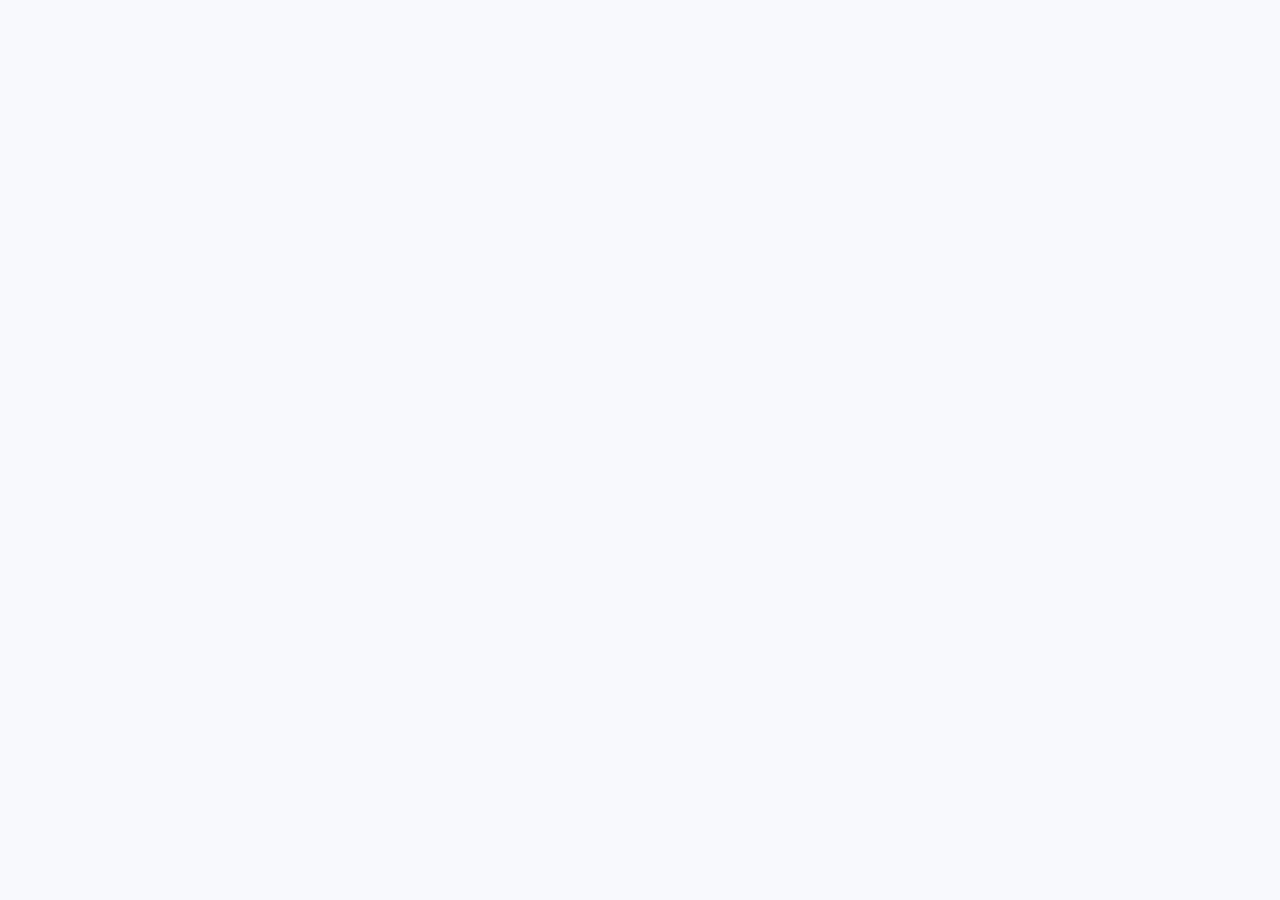
==== BlackBox AI/index.html @ b1b41774 "feat: :sparkles: hice la mayoría del taller 27 mayo hice la mayoría del taller 27 mayo" ====
<!DOCTYPE html>
<html lang="es">
<head>
<meta charset="UTF-8">
<meta name="viewport" content="width=device-width, initial-scale=1.0">
<meta name="description" content="Clínica Veterinaria LauVet - Cuidamos de tu familia peluda con amor y profesionalismo.">
<title>LauVet | Clínica Veterinaria</title>

<!-- Fuentes: Google Fonts (Poppins para encabezados, Open Sans para texto) -->
<link rel="preconnect" href="https://fonts.googleapis.com">
<link rel="preconnect" href="https://fonts.gstatic.com" crossorigin>
<link href="https://fonts.googleapis.com/css2?family=Open+Sans:wght@400;600&family=Poppins:wght@500;700&display=swap" rel="stylesheet">

<!-- Iconos: FontAwesome CDN -->
<link rel="stylesheet" href="https://cdnjs.cloudflare.com/ajax/libs/font-awesome/6.4.0/css/all.min.css">
</head>
<body>
<style>
/* --- VARIABLES & RESET --- */
:root {
    /* Paleta de Colores: Suave, pastel y profesional */
    --primary-color: #4ECDC4;      /* Turquesa Suave (Salud/Frescura) */
    --secondary-color: #FF6B6B;    /* Rojo Suave/Rosado (Calidez/Amor) */
    --accent-blue: #292F36;        /* Gris Azulado Oscuro (Texto) */
    --bg-light: #F7F9FC;           /* Fondo general muy suave */
    --white: #FFFFFF;
    --shadow: 0 10px 30px rgba(0, 0, 0, 0.08);
    --transition: all 0.3s ease;
}

* {
    margin: 0;
    padding: 0;
    box-sizing: border-box;
}

body {
    font-family: 'Open Sans', sans-serif;
    color: var(--accent-blue);
    background-color: var(--bg-light);
    line-height: 1.6;
    overflow-x: hidden;
}

h1, h2, h3, h4 {
    font-family: 'Poppins', sans-serif;
    color: var(--accent-blue);
}

a {
    text-decoration: none;
    color: inherit;
}

ul {
    list-style: none;
}

img {
    max-width: 100%;
    height: auto;
    display: block;
}

/* --- UTILIDADES --- */
.container {
    max-width: 1200px;
    margin: 0 auto;
    padding: 0 20px;
}

.btn {
    display: inline-block;
    padding: 12px 30px;
    border-radius: 50px;
    font-weight: 600;
    cursor: pointer;
    transition: var(--transition);
    border: none;
    font-family: 'Poppins', sans-serif;
}

.btn-primary {
    background-color: var(--primary-color);
    color: var(--white);
}

.btn-primary:hover {
    background-color: #3dbdb5;
    transform: translateY(-3px);
    box-shadow: 0 5px 15px rgba(78, 205, 196, 0.4);
}

.btn-outline {
    border: 2px solid var(--primary-color);
    color: var(--primary-color);
    background: transparent;
}

.btn-outline:hover {
    background-color: var(--primary-color);
    color: var(--white);
}

.section-padding {
    padding: 80px 0;
}

.section-title {
    text-align: center;
    margin-bottom: 50px;
}

.section-title h2 {
    font-size: 2.5rem;
    margin-bottom: 10px;
    color: var(--accent-blue);
}

.section-title span {
    color: var(--secondary-color);
}

.section-title p {
    color: #777;
    max-width: 600px;
    margin: 0 auto;
}

/* Animación al scroll (Clase utility) */
.hidden-element {
    opacity: 0;
    transform: translateY(30px);
    transition: all 0.8s ease-out;
}

.show-element {
    opacity: 1;
    transform: translateY(0);
}

/* --- HEADER & NAVBAR --- */
header {
    position: fixed;
    top: 0;
    width: 100%;
    z-index: 1000;
    transition: var(--transition);
    background-color: rgba(255, 255, 255, 0.95);
    backdrop-filter: blur(10px);
    box-shadow: 0 2px 10px rgba(0,0,0,0.05);
}

.navbar {
    display: flex;
    justify-content: space-between;
    align-items: center;
    height: 80px;
}

.logo {
    font-size: 1.8rem;
    font-weight: 700;
    color: var(--primary-color);
    display: flex;
    align-items: center;
    gap: 10px;
}

.logo i {
    color: var(--secondary-color);
}

.nav-menu {
    display: flex;
    gap: 30px;
}

.nav-link {
    font-weight: 600;
    position: relative;
    font-size: 0.95rem;
}

.nav-link::after {
    content: '';
    position: absolute;
    width: 0;
    height: 2px;
    bottom: -5px;
    left: 0;
    background-color: var(--secondary-color);
    transition: var(--transition);
}

.nav-link:hover::after {
    width: 100%;
}

/* Menú Hamburguesa (Mobile) */
.hamburger {
    display: none;
    cursor: pointer;
}

.bar {
    display: block;
    width: 25px;
    height: 3px;
    margin: 5px auto;
    transition: var(--transition);
    background-color: var(--accent-blue);
    border-radius: 2px;
}

/* --- HERO SECTION --- */
.hero {
    height: 100vh;
    background: linear-gradient(135deg, rgba(247, 249, 252, 0.9), rgba(78, 205, 196, 0.2)), 
                url('https://images.unsplash.com/photo-1628009368231-7bb7cfcb0def?ixlib=rb-4.0.3&auto=format&fit=crop&w=1920&q=80');
    background-size: cover;
    background-position: center;
    display: flex;
    align-items: center;
    text-align: center;
    padding-top: 80px;
}

.hero-content {
    max-width: 800px;
    margin: 0 auto;
    padding: 20px;
}

.hero h1 {
    font-size: 3.5rem;
    margin-bottom: 20px;
    line-height: 1.2;
}

.hero p {
    font-size: 1.2rem;
    margin-bottom: 30px;
    color: #555;
}

.hero-buttons {
    display: flex;
    gap: 20px;
    justify-content: center;
}

/* --- SERVICIOS --- */
.services {
    background-color: var(--white);
}

.services-grid {
    display: grid;
    grid-template-columns: repeat(auto-fit, minmax(300px, 1fr));
    gap: 30px;
}

.service-card {
    background: var(--bg-light);
    padding: 40px;
    border-radius: 20px;
    text-align: center;
    transition: var(--transition);
    border: 1px solid transparent;
}

.service-card:hover {
    transform: translateY(-10px);
    box-shadow: var(--shadow);
    border-color: rgba(78, 205, 196, 0.3);
    background: var(--white);
}

.service-icon {
    font-size: 3rem;
    color: var(--secondary-color);
    margin-bottom: 20px;
    background: #ffecee;
    width: 80px;
    height: 80px;
    line-height: 80px;
    border-radius: 50%;
    margin-left: auto;
    margin-right: auto;
}

.service-card h3 {
    margin-bottom: 15px;
    font-size: 1.3rem;
}

/* --- ABOUT US --- */
.about {
    background-color: var(--bg-light);
}

.about-container {
    display: grid;
    grid-template-columns: 1fr 1fr;
    gap: 50px;
    align-items: center;
}

.about-img img {
    border-radius: 20px;
    box-shadow: var(--shadow);
}

.about-text h2 {
    font-size: 2.5rem;
    margin-bottom: 20px;
}

.about-text p {
    margin-bottom: 20px;
    color: #666;
}

.features-list {
    margin-top: 30px;
}

.features-list li {
    margin-bottom: 15px;
    display: flex;
    align-items: center;
    gap: 15px;
}

.features-list i {
    color: var(--primary-color);
}

/* --- GALERÍA --- */
.gallery {
    background-color: var(--white);
}

.gallery-grid {
    display: grid;
    grid-template-columns: repeat(auto-fill, minmax(250px, 1fr));
    gap: 15px;
}

.gallery-item {
    position: relative;
    overflow: hidden;
    border-radius: 15px;
    height: 250px;
    cursor: pointer;
}

.gallery-item img {
    width: 100%;
    height: 100%;
    object-fit: cover;
    transition: transform 0.5s ease;
}

.gallery-overlay {
    position: absolute;
    top: 0;
    left: 0;
    width: 100%;
    height: 100%;
    background: rgba(78, 205, 196, 0.8);
    display: flex;
    justify-content: center;
    align-items: center;
    opacity: 0;
    transition: var(--transition);
}

.gallery-overlay i {
    color: var(--white);
    font-size: 2rem;
}

.gallery-item:hover img {
    transform: scale(1.1);
}

.gallery-item:hover .gallery-overlay {
    opacity: 1;
}

/* --- TESTIMONIALS --- */
.testimonials {
    background: linear-gradient(to right, #ffecee, #f0fdfc);
}

.testimonial-card {
    background: var(--white);
    padding: 30px;
    border-radius: 20px;
    box-shadow: var(--shadow);
    margin: 20px;
    position: relative;
}

.testimonial-card::before {
    content: '\f10d';
    font-family: "Font Awesome 6 Free";
    font-weight: 900;
    position: absolute;
    top: 20px;
    right: 20px;
    font-size: 2rem;
    color: #f0f0f0;
}

.stars {
    color: #FFD700;
}
</style>
</body>
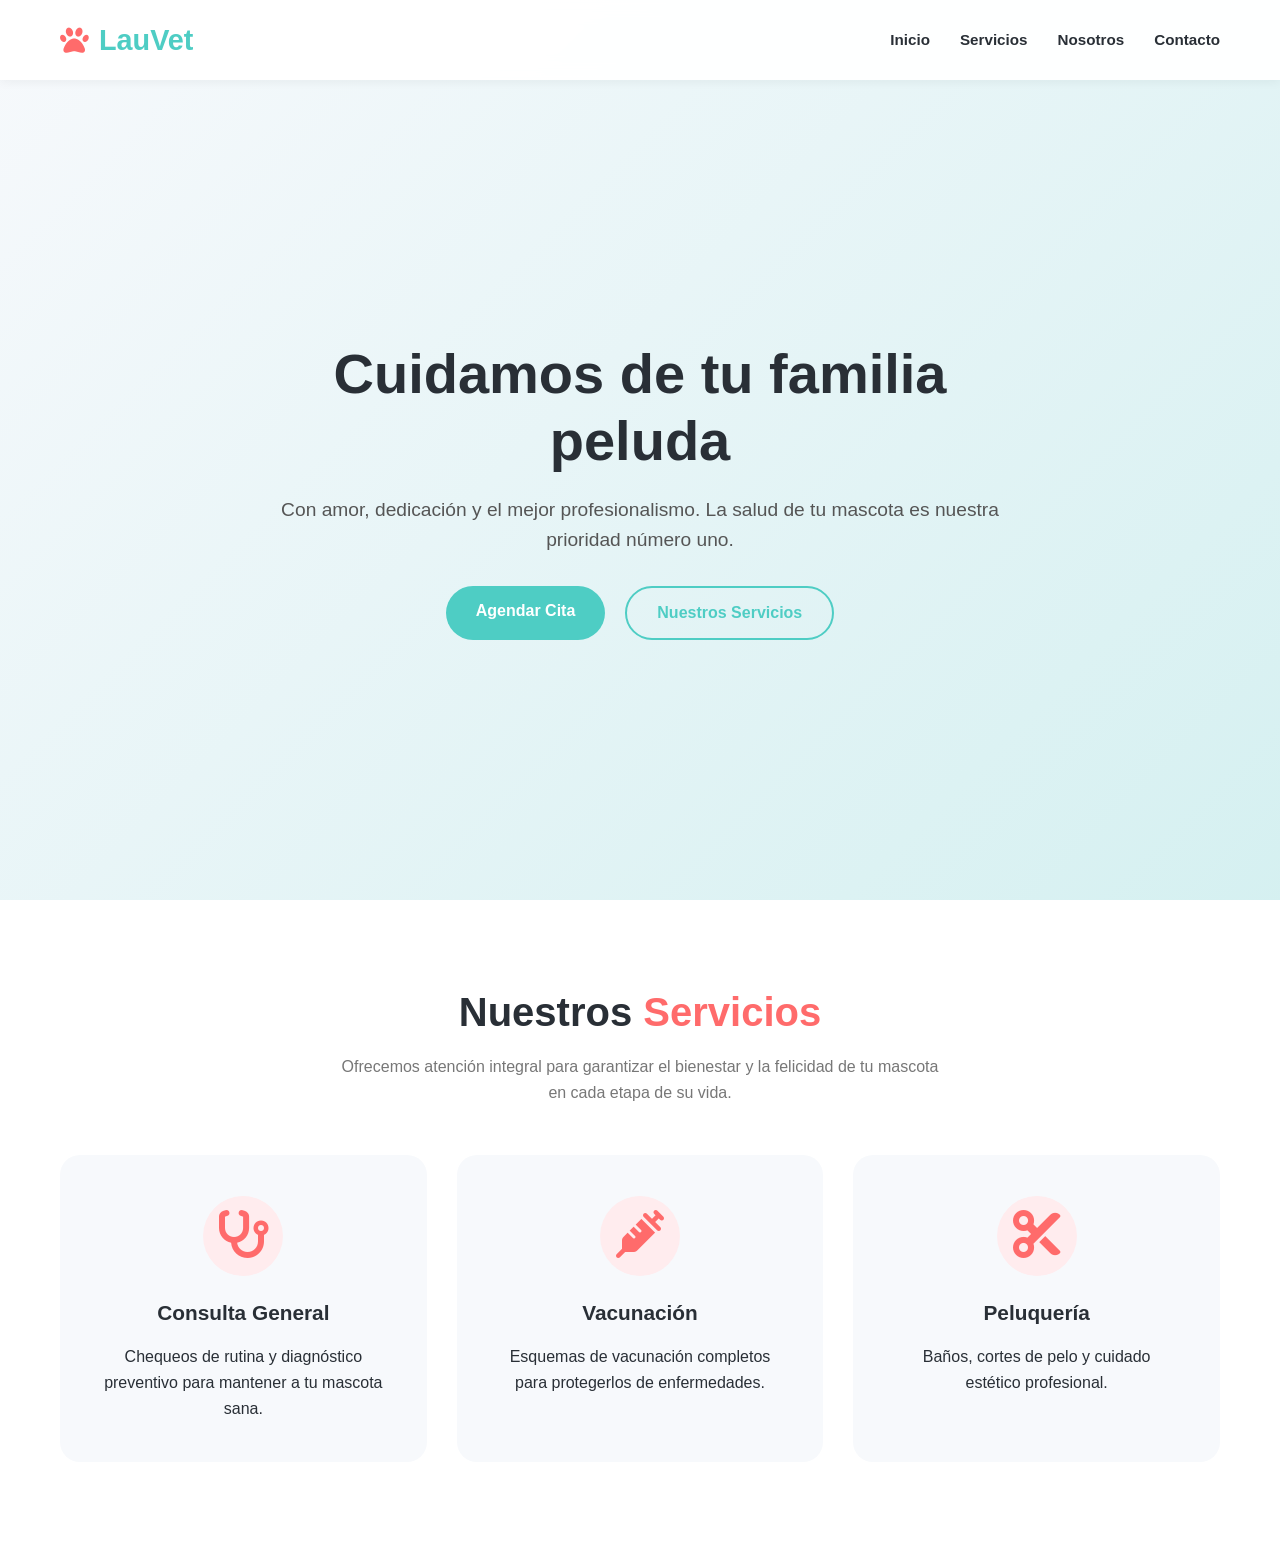
==== commit 1a397fb2: "fix: :bug: Arreglé la pagina web de blackbox Arreglé la pagina web de blackbox" ====
--- a/BlackBox AI/index.html
+++ b/BlackBox AI/index.html
@@ -13,8 +13,7 @@
 
 <!-- Iconos: FontAwesome CDN -->
 <link rel="stylesheet" href="https://cdnjs.cloudflare.com/ajax/libs/font-awesome/6.4.0/css/all.min.css">
-</head>
-<body>
+
 <style>
 /* --- VARIABLES & RESET --- */
 :root {
@@ -419,4 +418,67 @@
     color: #FFD700;
 }
 </style>
-</body>+
+</head>
+<body>
+    <header>
+        <div class="navbar container">
+            <div class="logo">
+                <i class="fa-solid fa-paw"></i> LauVet
+            </div>
+            <ul class="nav-menu">
+                <li><a href="#" class="nav-link">Inicio</a></li>
+                <li><a href="#" class="nav-link">Servicios</a></li>
+                <li><a href="#" class="nav-link">Nosotros</a></li>
+                <li><a href="#" class="nav-link">Contacto</a></li>
+            </ul>
+        </div>
+    </header>
+
+    <section class="hero">
+        <div class="hero-content">
+            <h1>Cuidamos de tu familia peluda</h1>
+            <p>Con amor, dedicación y el mejor profesionalismo. La salud de tu mascota es nuestra prioridad número uno.</p>
+            <div class="hero-buttons">
+                <a href="#" class="btn btn-primary">Agendar Cita</a>
+                <a href="#" class="btn btn-outline">Nuestros Servicios</a>
+            </div>
+        </div>
+    </section>
+
+    <section class="services section-padding">
+        <div class="container">
+            <div class="section-title">
+                <h2>Nuestros <span>Servicios</span></h2>
+                <p>Ofrecemos atención integral para garantizar el bienestar y la felicidad de tu mascota en cada etapa de su vida.</p>
+            </div>
+            
+            <div class="services-grid">
+                <div class="service-card">
+                    <div class="service-icon">
+                        <i class="fa-solid fa-stethoscope"></i>
+                    </div>
+                    <h3>Consulta General</h3>
+                    <p>Chequeos de rutina y diagnóstico preventivo para mantener a tu mascota sana.</p>
+                </div>
+
+                <div class="service-card">
+                    <div class="service-icon">
+                        <i class="fa-solid fa-syringe"></i>
+                    </div>
+                    <h3>Vacunación</h3>
+                    <p>Esquemas de vacunación completos para protegerlos de enfermedades.</p>
+                </div>
+
+                <div class="service-card">
+                    <div class="service-icon">
+                        <i class="fa-solid fa-scissors"></i>
+                    </div>
+                    <h3>Peluquería</h3>
+                    <p>Baños, cortes de pelo y cuidado estético profesional.</p>
+                </div>
+            </div>
+        </div>
+    </section>
+</body>
+</html>
